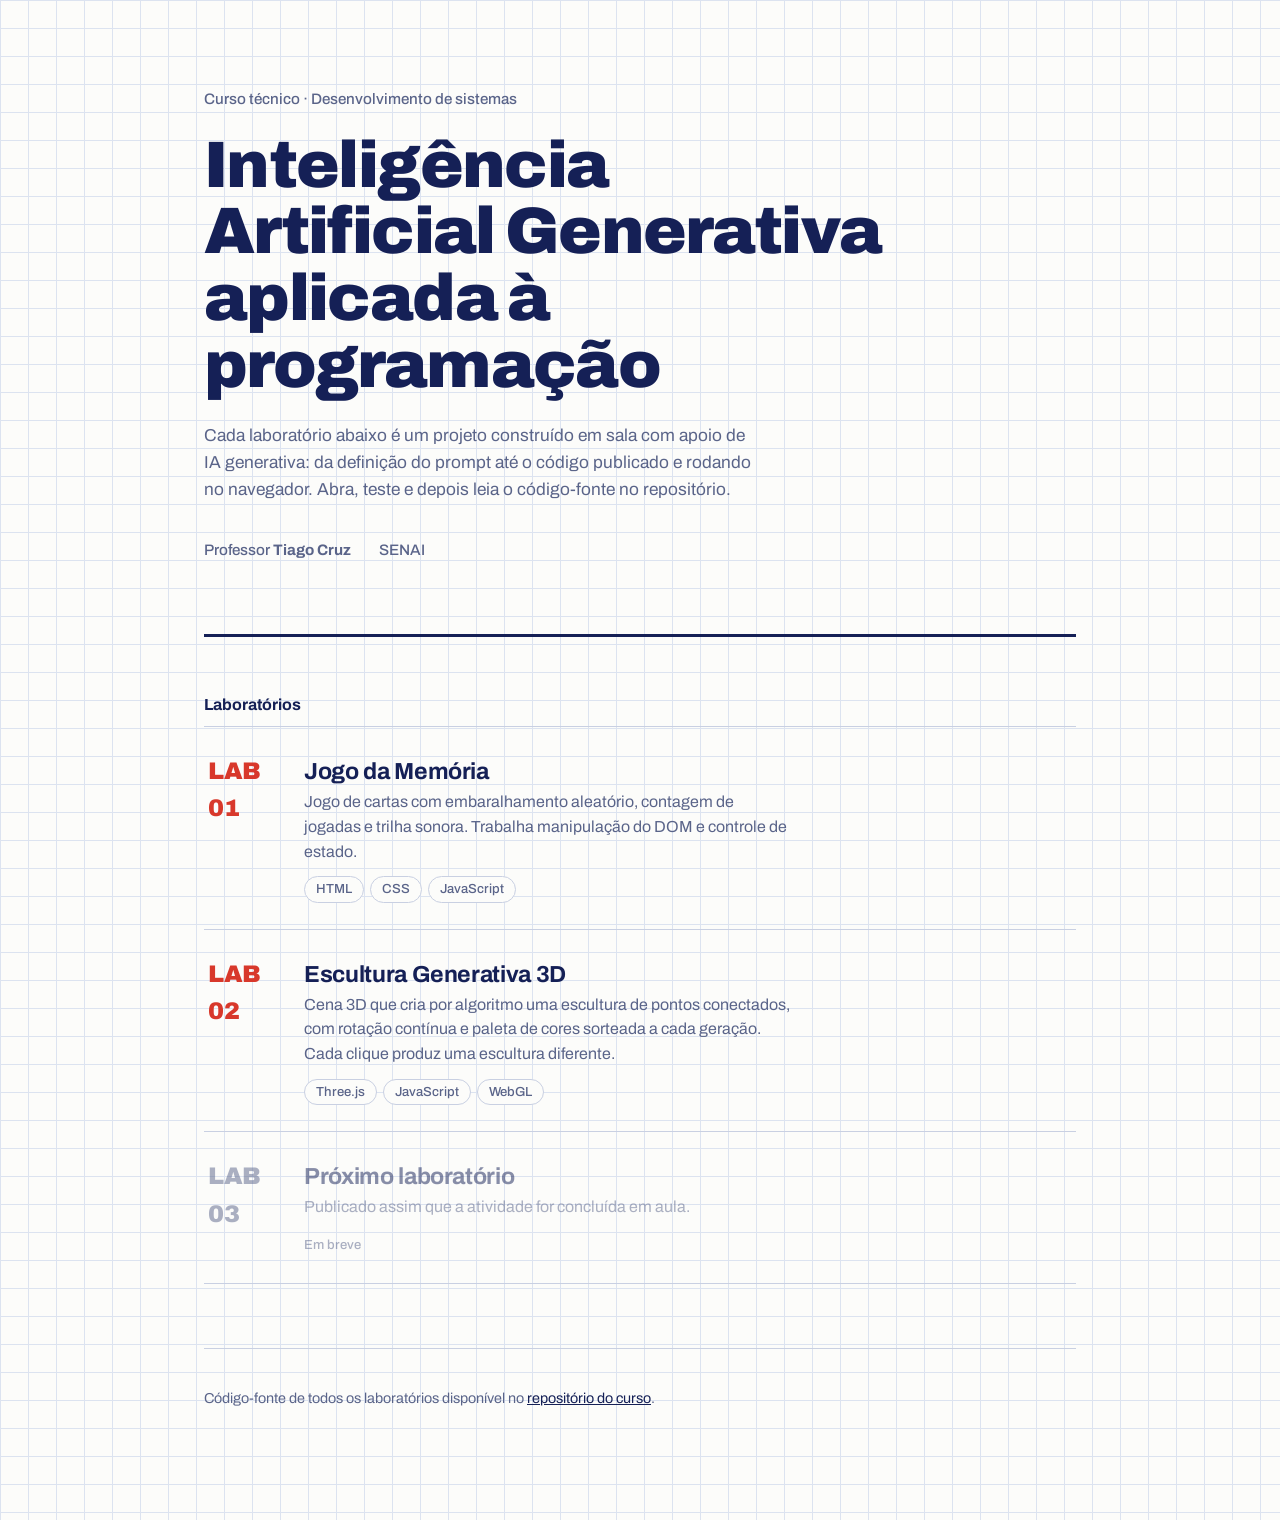
==== index.html @ 72b04da3 "Update index.html" ====
<!DOCTYPE html>
<html lang="pt-BR">
<head>
<meta charset="UTF-8">
<meta name="viewport" content="width=device-width, initial-scale=1">
<title>IA Generativa Aplicada à Programação — Laboratórios</title>
<meta name="description" content="Portal dos laboratórios práticos do curso de Inteligências Artificiais Generativas Aplicada à Programação.">
<link rel="preconnect" href="https://fonts.googleapis.com">
<link rel="preconnect" href="https://fonts.gstatic.com" crossorigin>
<link href="https://fonts.googleapis.com/css2?family=Archivo:wght@400;500;700;900&display=swap" rel="stylesheet">
<style>
  :root{
    --papel:#FCFCFA;
    --grade:#DCE3F0;
    --tinta:#152056;
    --tinta-fraca:#5A6489;
    --caneta:#D8382B;
    --borda:#C9D0E2;
  }

  *{box-sizing:border-box;}

  html{-webkit-text-size-adjust:100%;}

  body{
    margin:0;
    font-family:"Archivo","Segoe UI",system-ui,-apple-system,sans-serif;
    color:var(--tinta);
    background-color:var(--papel);
    /* papel quadriculado de caderno técnico */
    background-image:
      linear-gradient(var(--grade) 1px, transparent 1px),
      linear-gradient(90deg, var(--grade) 1px, transparent 1px);
    background-size:28px 28px;
    line-height:1.55;
  }

  .folha{
    max-width:920px;
    margin:0 auto;
    padding:0 24px 96px;
  }

  /* ---------- Cabeçalho ---------- */

  header{
    padding:88px 0 56px;
    border-bottom:3px solid var(--tinta);
  }

  .disciplina{
    font-size:.95rem;
    font-weight:500;
    color:var(--tinta-fraca);
    margin:0 0 20px;
  }

  h1{
    font-size:clamp(2.3rem,6.2vw,4.1rem);
    font-weight:900;
    line-height:1.02;
    letter-spacing:-.025em;
    margin:0 0 24px;
    max-width:16ch;
  }

  .resumo{
    font-size:1.08rem;
    max-width:56ch;
    margin:0;
    color:var(--tinta-fraca);
  }

  .assinatura{
    margin-top:36px;
    font-size:.95rem;
    font-weight:500;
    display:flex;
    flex-wrap:wrap;
    gap:8px 28px;
  }

  .assinatura span{color:var(--tinta-fraca);}
  .assinatura strong{font-weight:700;}

  /* ---------- Lista de laboratórios ---------- */

  h2{
    font-size:1rem;
    font-weight:700;
    margin:56px 0 8px;
  }

  .lista{
    list-style:none;
    margin:0;
    padding:0;
    border-top:1px solid var(--borda);
  }

  .lista li{border-bottom:1px solid var(--borda);}

  .lab{
    display:grid;
    grid-template-columns:76px 1fr;
    align-items:baseline;
    gap:0 20px;
    padding:26px 16px 26px 4px;
    text-decoration:none;
    color:inherit;
    transition:background-color .12s ease, color .12s ease, padding-left .12s ease;
  }

  .numero{
    font-size:1.5rem;
    font-weight:900;
    color:var(--caneta);
    letter-spacing:-.02em;
  }

  .titulo{
    font-size:1.45rem;
    font-weight:700;
    letter-spacing:-.015em;
    margin:0 0 6px;
  }

  .sobre{
    margin:0 0 12px;
    color:var(--tinta-fraca);
    max-width:54ch;
  }

  .stack{
    font-size:.82rem;
    font-weight:500;
    color:var(--tinta-fraca);
    display:flex;
    flex-wrap:wrap;
    gap:6px;
  }

  .stack b{
    font-weight:500;
    border:1px solid var(--borda);
    border-radius:999px;
    padding:2px 11px;
    background:var(--papel);
  }

  .lab:hover,
  .lab:focus-visible{
    background-color:var(--tinta);
    color:var(--papel);
    padding-left:14px;
    outline:none;
  }

  .lab:hover .sobre,
  .lab:focus-visible .sobre,
  .lab:hover .stack,
  .lab:focus-visible .stack{color:#B9C2E0;}

  .lab:hover .numero,
  .lab:focus-visible .numero{color:#FF8377;}

  .lab:hover .stack b,
  .lab:focus-visible .stack b{
    border-color:#3E4A85;
    background:transparent;
  }

  /* Laboratório ainda não publicado */

  .lab.breve{
    cursor:default;
    opacity:.5;
  }

  .lab.breve .numero{color:var(--tinta-fraca);}

  .aguarde{
    font-size:.82rem;
    font-weight:500;
    color:var(--tinta-fraca);
  }

  footer{
    margin-top:64px;
    padding-top:24px;
    border-top:1px solid var(--borda);
    font-size:.9rem;
    color:var(--tinta-fraca);
  }

  footer a{color:var(--tinta);}

  @media (max-width:560px){
    header{padding-top:56px;}
    .lab{grid-template-columns:1fr; gap:6px;}
    .numero{font-size:1.1rem;}
    .titulo{font-size:1.25rem;}
  }

  @media (prefers-reduced-motion:reduce){
    *{transition:none !important;}
  }
</style>
</head>
<body>
<div class="folha">

  <header>
    <p class="disciplina">Curso técnico · Desenvolvimento de sistemas</p>
    <h1>Inteligência Artificial Generativa aplicada à programação</h1>
    <p class="resumo">
      Cada laboratório abaixo é um projeto construído em sala com apoio de IA generativa:
      da definição do prompt até o código publicado e rodando no navegador.
      Abra, teste e depois leia o código-fonte no repositório.
    </p>
    <p class="assinatura">
      <span>Professor <strong>Tiago Cruz</strong></span>
      <span>SENAI</span>
    </p>
  </header>

  <h2>Laboratórios</h2>

  <!--
    ================== COMO ADICIONAR UM NOVO LABORATÓRIO ==================
    1. Copie um bloco <li> inteiro dos que estão abaixo.
    2. Troque o href pelo nome da pasta do novo lab (sempre minúsculo, sem
       espaços e sem acentos. Atenção: o GitHub Pages diferencia maiúsculas
       de minúsculas — "3D/" não é o mesmo que "3d/".
    3. Ajuste número, título, descrição e as tecnologias.
    Para liberar um lab que está "Em breve": troque <div class="lab breve">
    por <a class="lab" href="pasta-do-lab/"> e feche com </a>.
    =======================================================================
  -->

  <ul class="lista">

    <li>
      <a class="lab" href="lab-jogo-da-memoria/">
        <span class="numero">LAB 01</span>
        <span>
          <span class="titulo">Jogo da Memória</span>
          <p class="sobre">
            Jogo de cartas com embaralhamento aleatório, contagem de jogadas e
            trilha sonora. Trabalha manipulação do DOM e controle de estado.
          </p>
          <span class="stack"><b>HTML</b><b>CSS</b><b>JavaScript</b></span>
        </span>
      </a>
    </li>

    <li>
      <a class="lab" href="3D/">
        <span class="numero">LAB 02</span>
        <span>
          <span class="titulo">Escultura Generativa 3D</span>
          <p class="sobre">
            Cena 3D que cria por algoritmo uma escultura de pontos conectados,
            com rotação contínua e paleta de cores sorteada a cada geração.
            Cada clique produz uma escultura diferente.
          </p>
          <span class="stack"><b>Three.js</b><b>JavaScript</b><b>WebGL</b></span>
        </span>
      </a>
    </li>

    <li>
      <div class="lab breve">
        <span class="numero">LAB 03</span>
        <span>
          <span class="titulo">Próximo laboratório</span>
          <p class="sobre">Publicado assim que a atividade for concluída em aula.</p>
          <span class="aguarde">Em breve</span>
        </span>
      </div>
    </li>

  </ul>

  <footer>
    <p>
      Código-fonte de todos os laboratórios disponível no
      <a href="https://github.com/tiagucruz/gpt">repositório do curso</a>.
    </p>
  </footer>

</div>
</body>
</html>
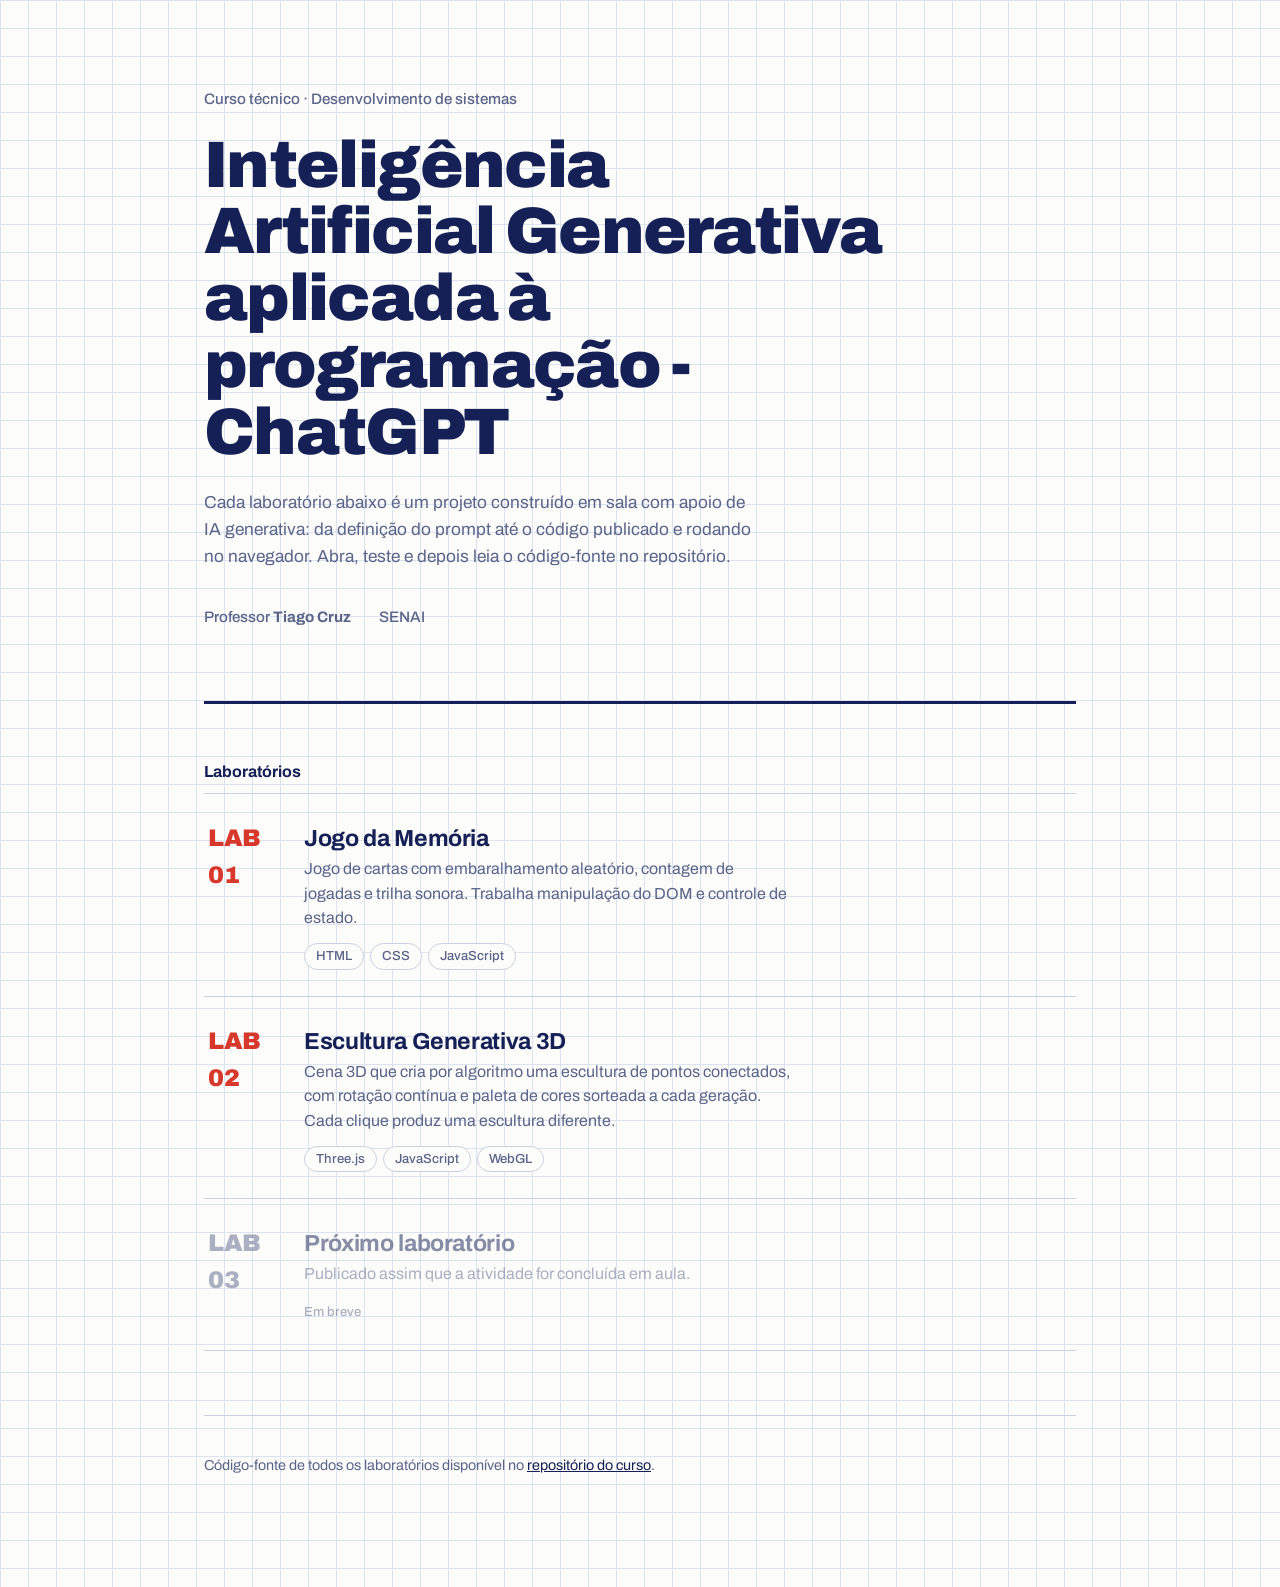
==== commit 15f2abb9: "Update index.html" ====
--- a/index.html
+++ b/index.html
@@ -212,7 +212,7 @@
 
   <header>
     <p class="disciplina">Curso técnico · Desenvolvimento de sistemas</p>
-    <h1>Inteligência Artificial Generativa aplicada à programação</h1>
+    <h1>Inteligência Artificial Generativa aplicada à programação - ChatGPT</h1>
     <p class="resumo">
       Cada laboratório abaixo é um projeto construído em sala com apoio de IA generativa:
       da definição do prompt até o código publicado e rodando no navegador.
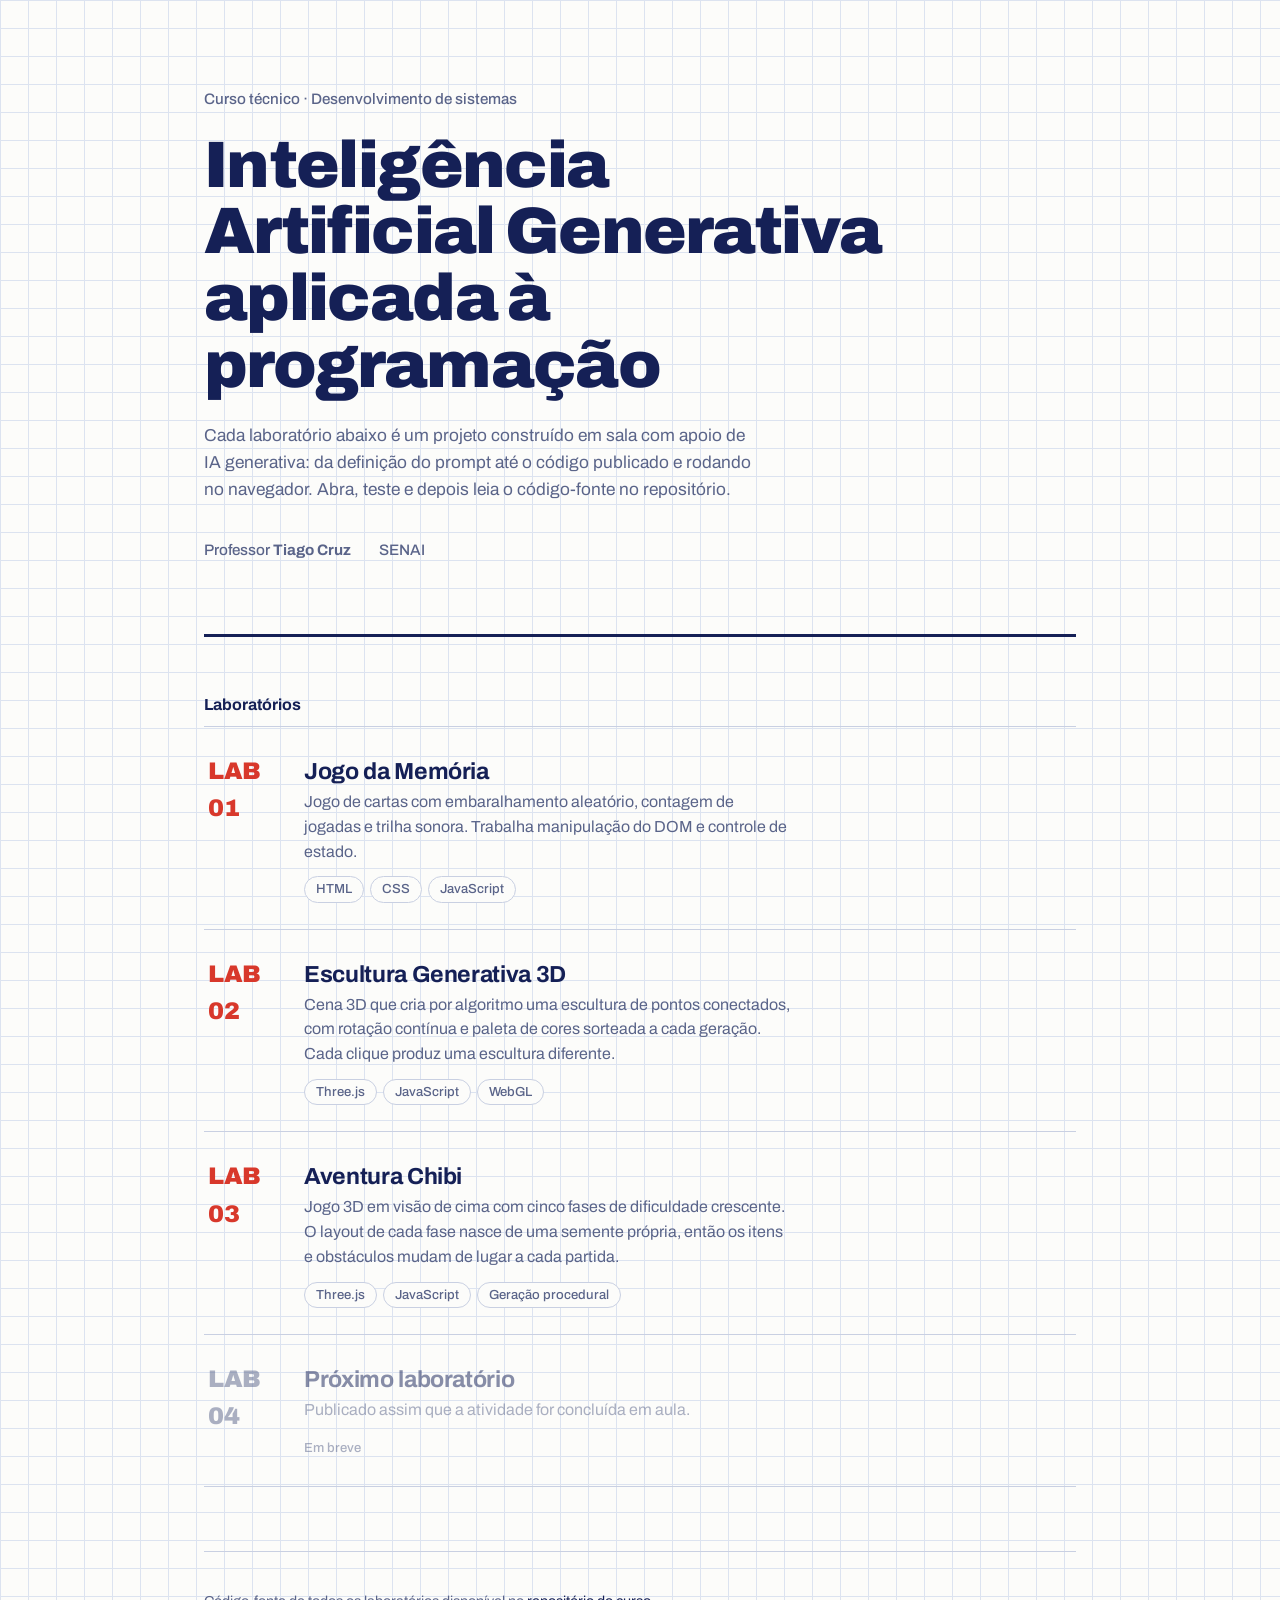
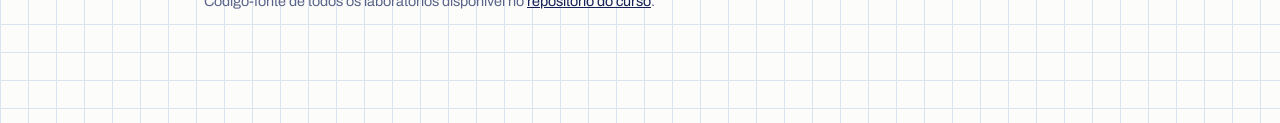
==== commit ffafd1e1: "Update index.html" ====
--- a/index.html
+++ b/index.html
@@ -212,7 +212,7 @@
 
   <header>
     <p class="disciplina">Curso técnico · Desenvolvimento de sistemas</p>
-    <h1>Inteligência Artificial Generativa aplicada à programação - ChatGPT</h1>
+    <h1>Inteligência Artificial Generativa aplicada à programação</h1>
     <p class="resumo">
       Cada laboratório abaixo é um projeto construído em sala com apoio de IA generativa:
       da definição do prompt até o código publicado e rodando no navegador.
@@ -270,8 +270,23 @@
     </li>
 
     <li>
+      <a class="lab" href="jogo-3d-chibi/">
+        <span class="numero">LAB 03</span>
+        <span>
+          <span class="titulo">Aventura Chibi</span>
+          <p class="sobre">
+            Jogo 3D em visão de cima com cinco fases de dificuldade crescente.
+            O layout de cada fase nasce de uma semente própria, então os itens e
+            obstáculos mudam de lugar a cada partida.
+          </p>
+          <span class="stack"><b>Three.js</b><b>JavaScript</b><b>Geração procedural</b></span>
+        </span>
+      </a>
+    </li>
+
+    <li>
       <div class="lab breve">
-        <span class="numero">LAB 03</span>
+        <span class="numero">LAB 04</span>
         <span>
           <span class="titulo">Próximo laboratório</span>
           <p class="sobre">Publicado assim que a atividade for concluída em aula.</p>
